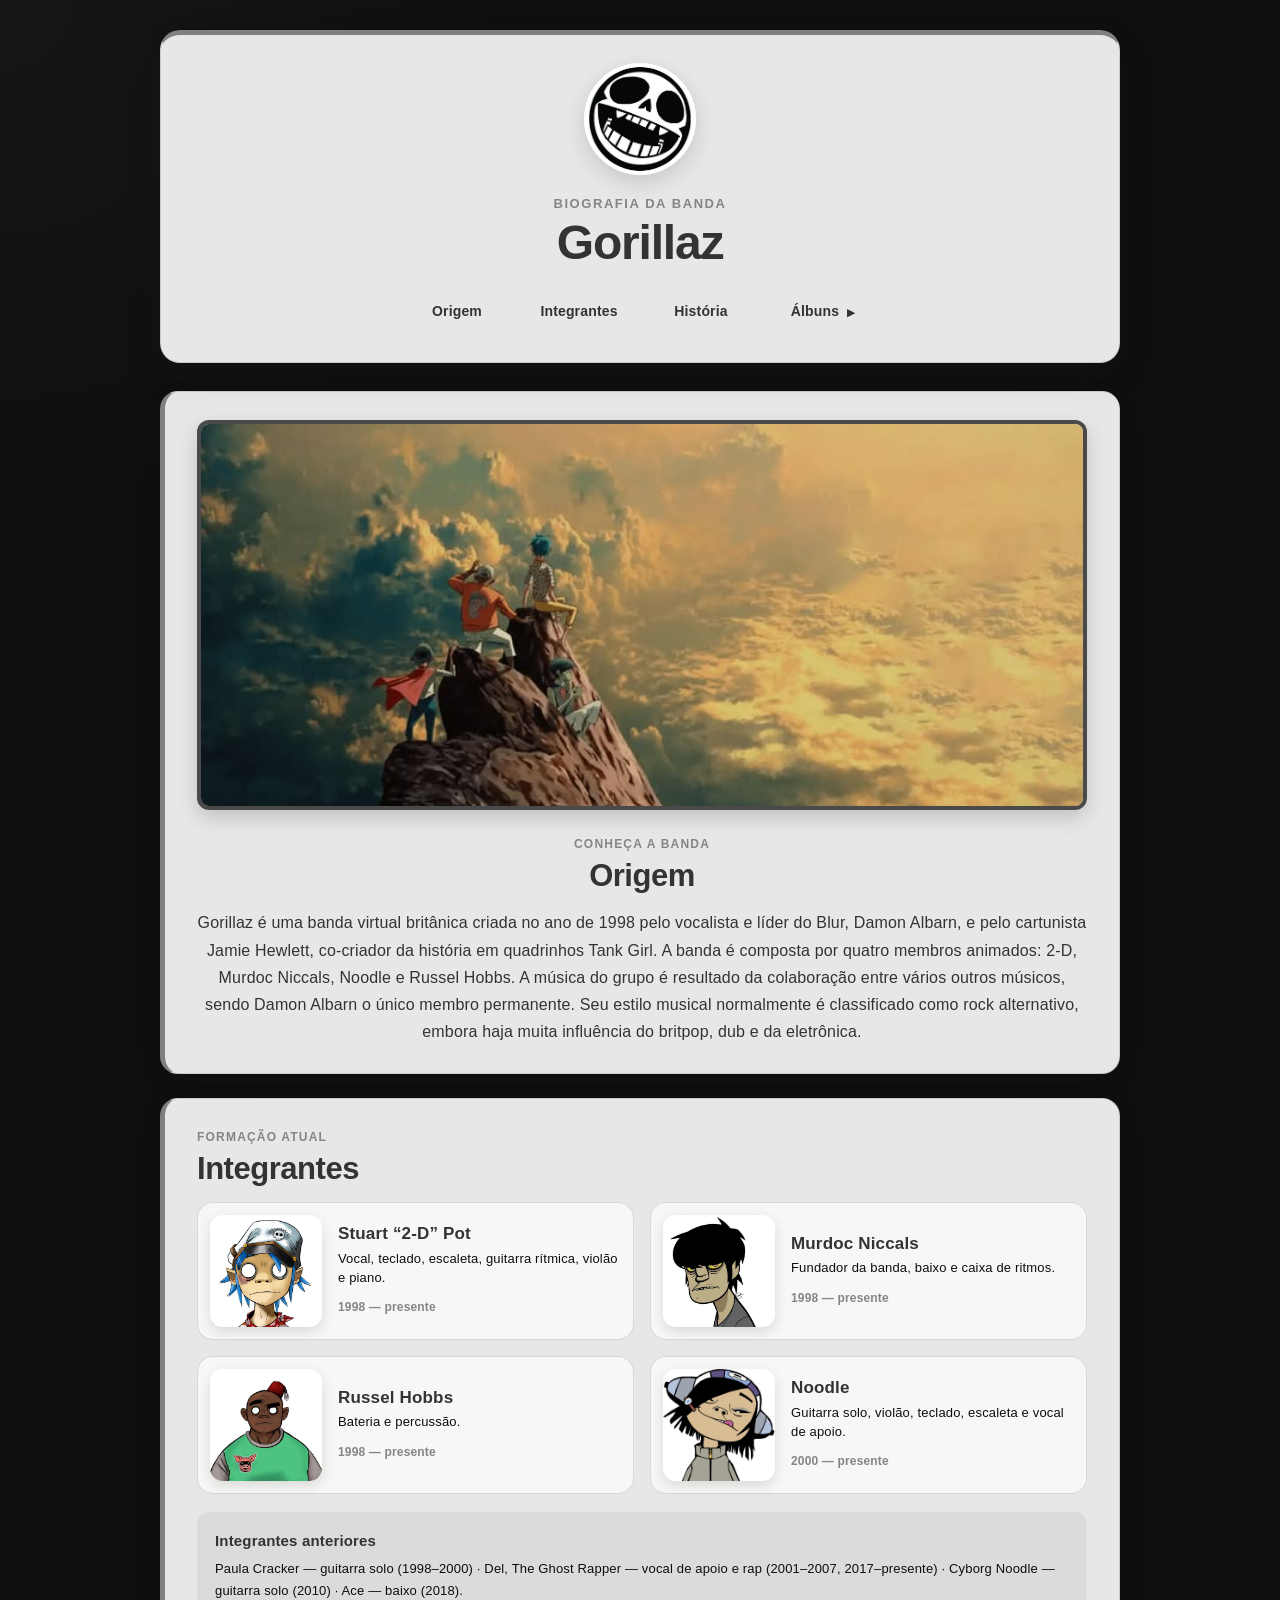
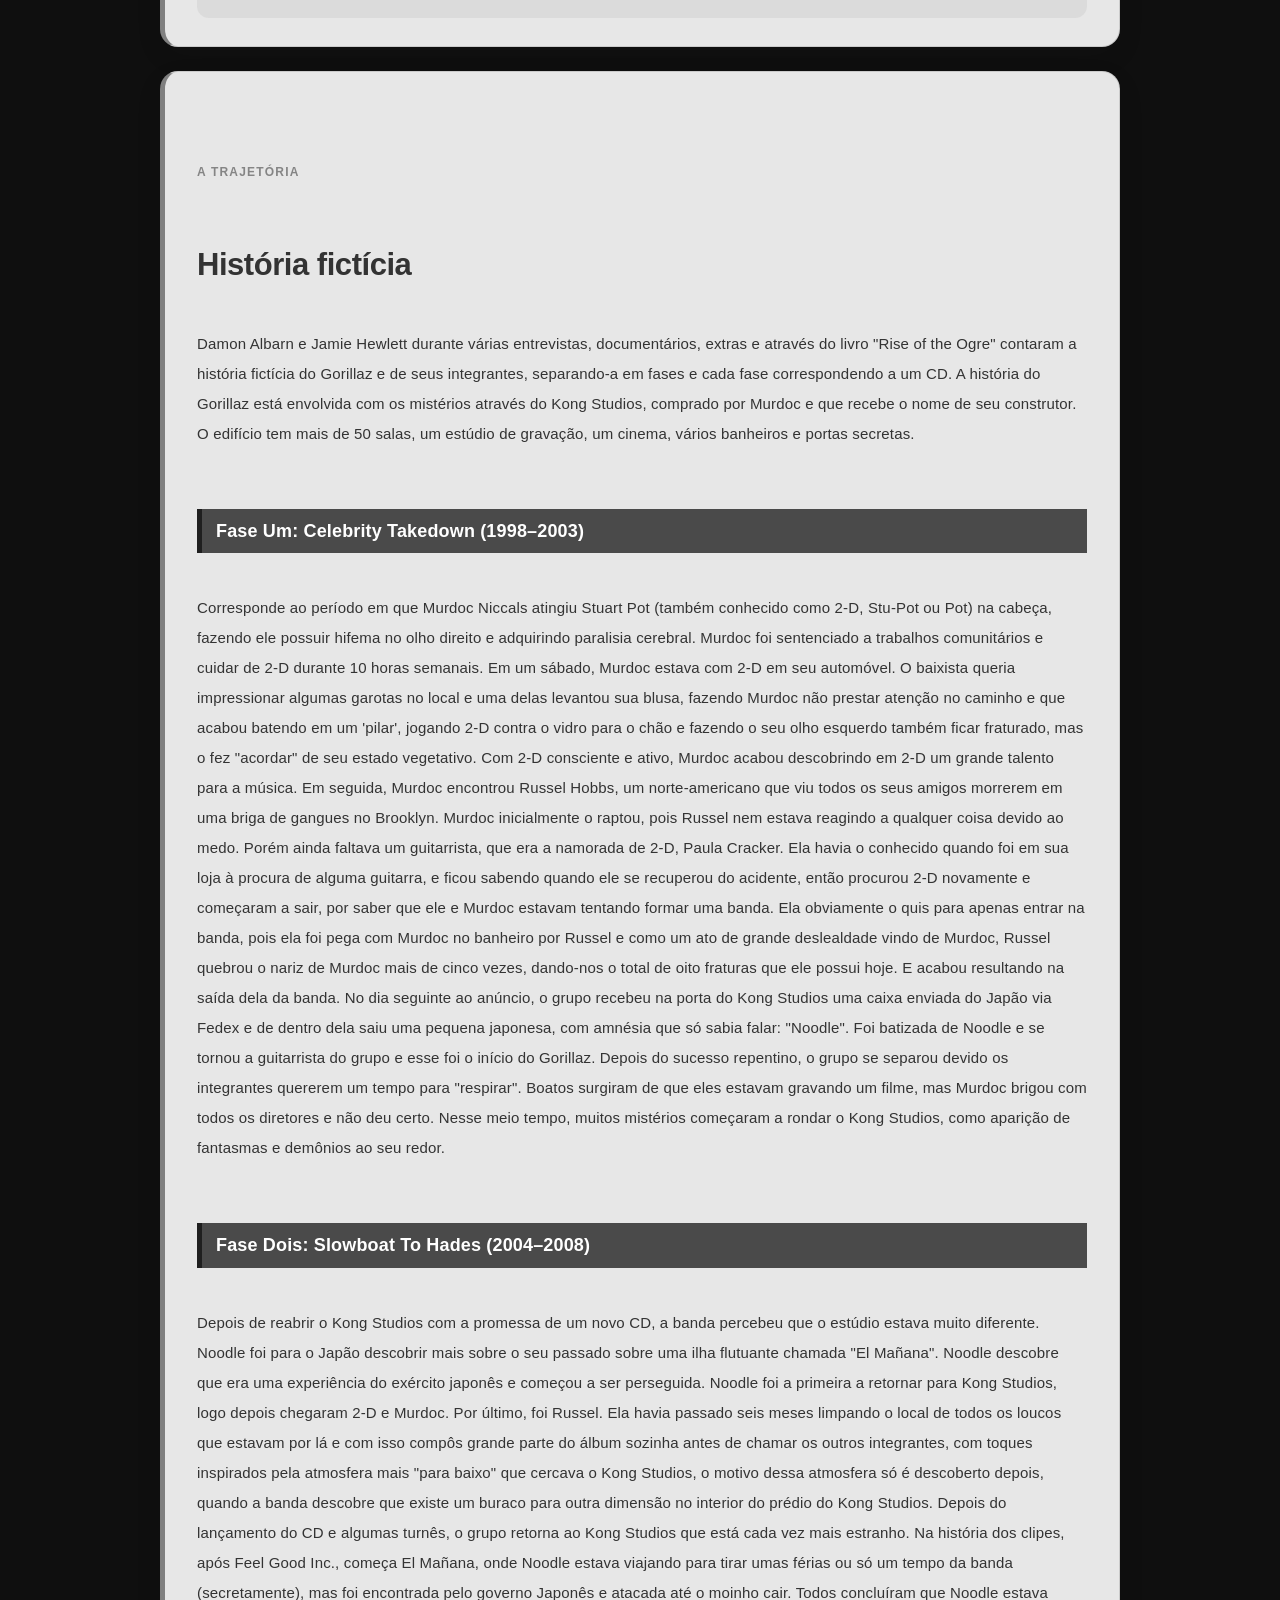
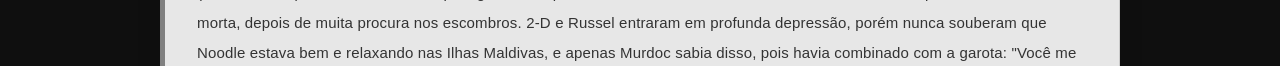
==== index.html @ 5f6cca53 "Adiciona página inicial para publicação" ====
<!DOCTYPE html>
<html lang="pt-BR">
<head>
  <meta charset="UTF-8">
  <meta name="viewport" content="width=device-width, initial-scale=1.0">
  <meta http-equiv="refresh" content="0; url=spider.html">
  <title>Gorillaz — Biografia</title>
  <link rel="icon" type="image/png" href="img/Gorrillaz-removebg-preview.png">
  <link rel="canonical" href="spider.html">
</head>
<body>
  <p>Abrindo a <a href="spider.html">biografia do Gorillaz</a>…</p>
</body>
</html>
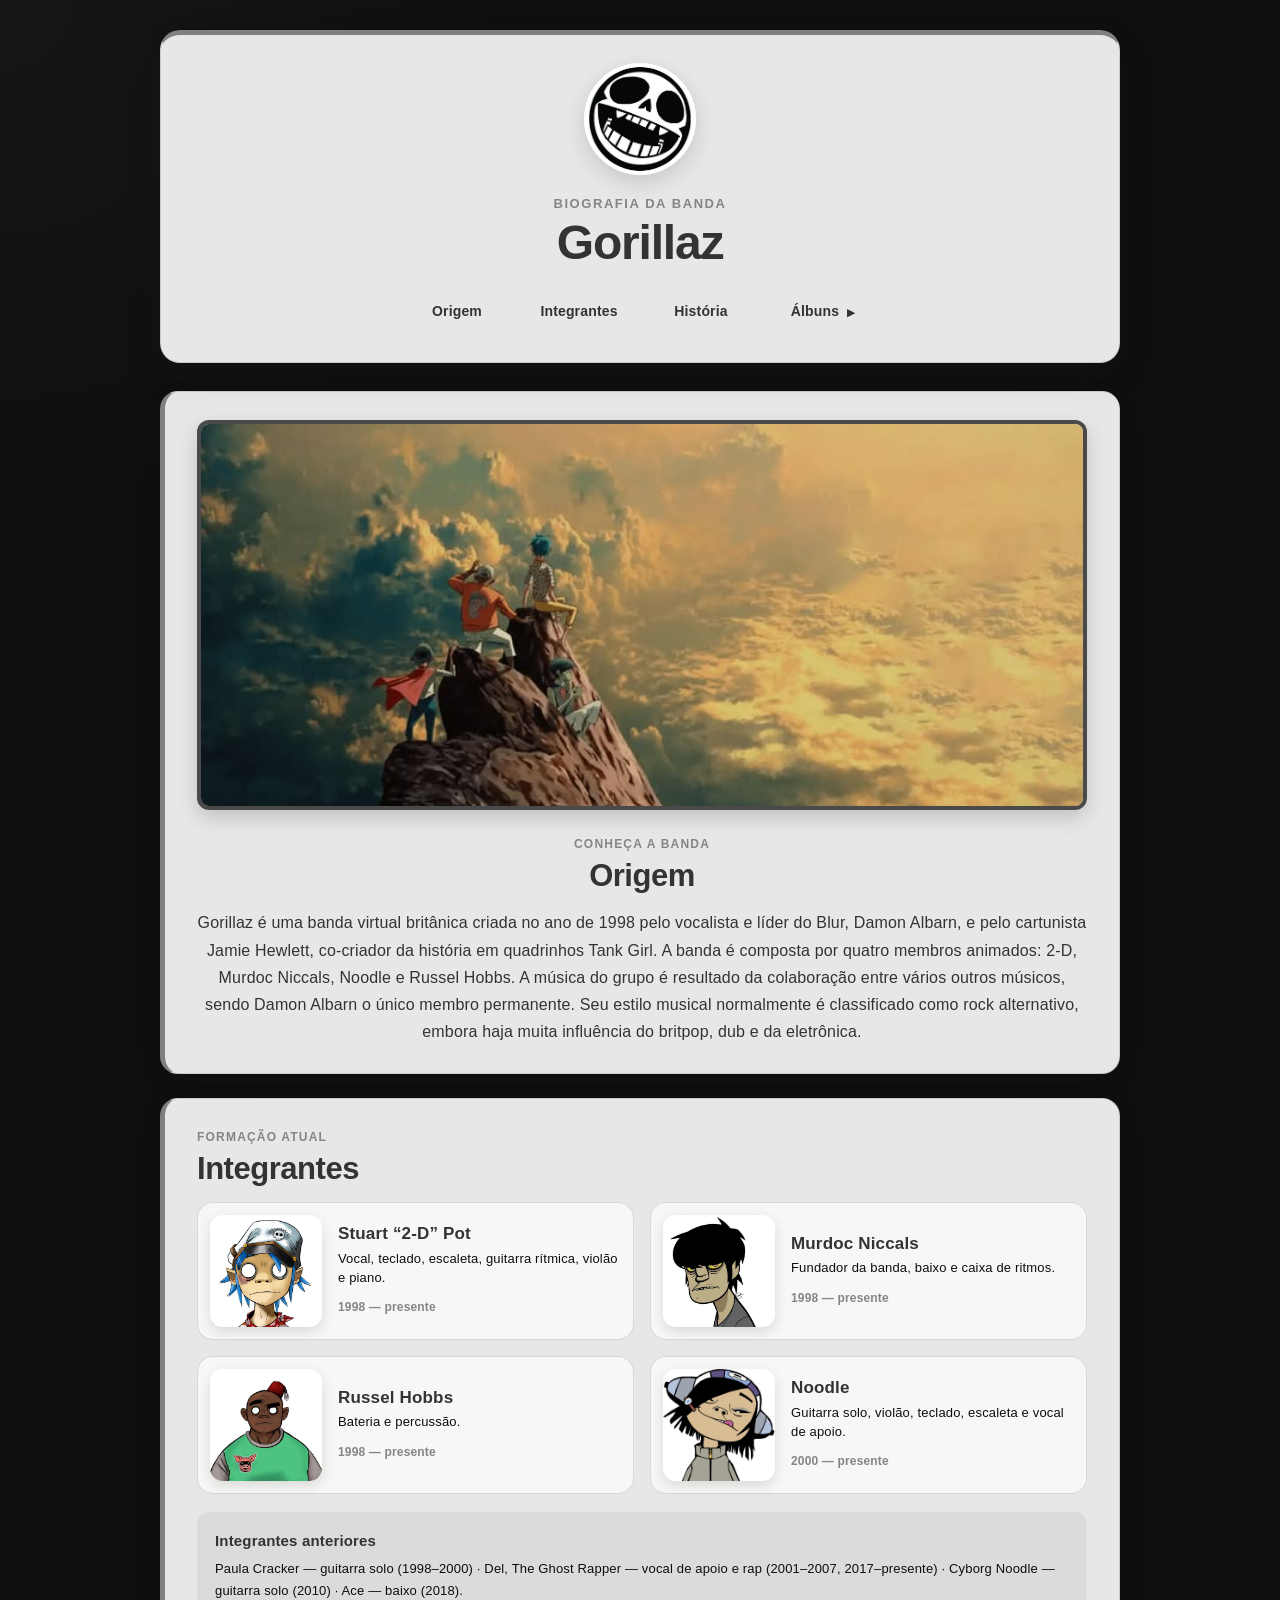
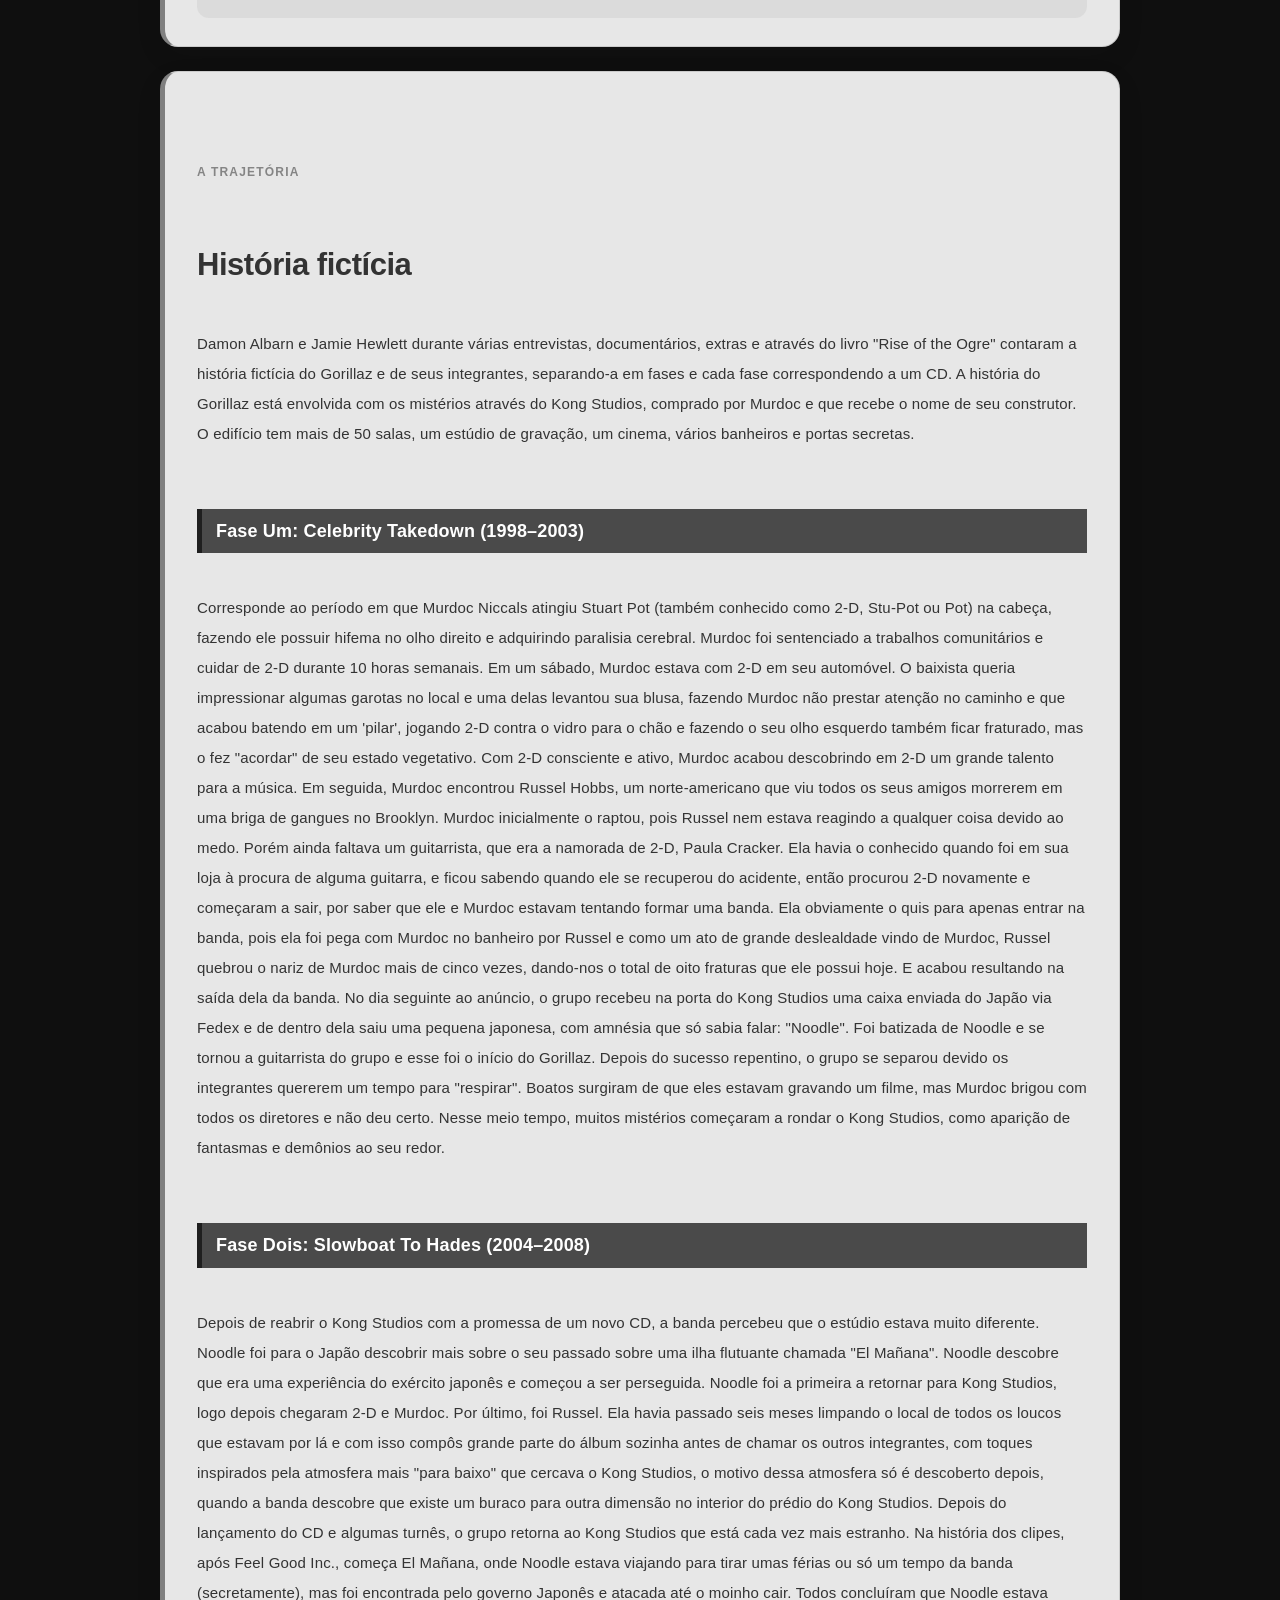
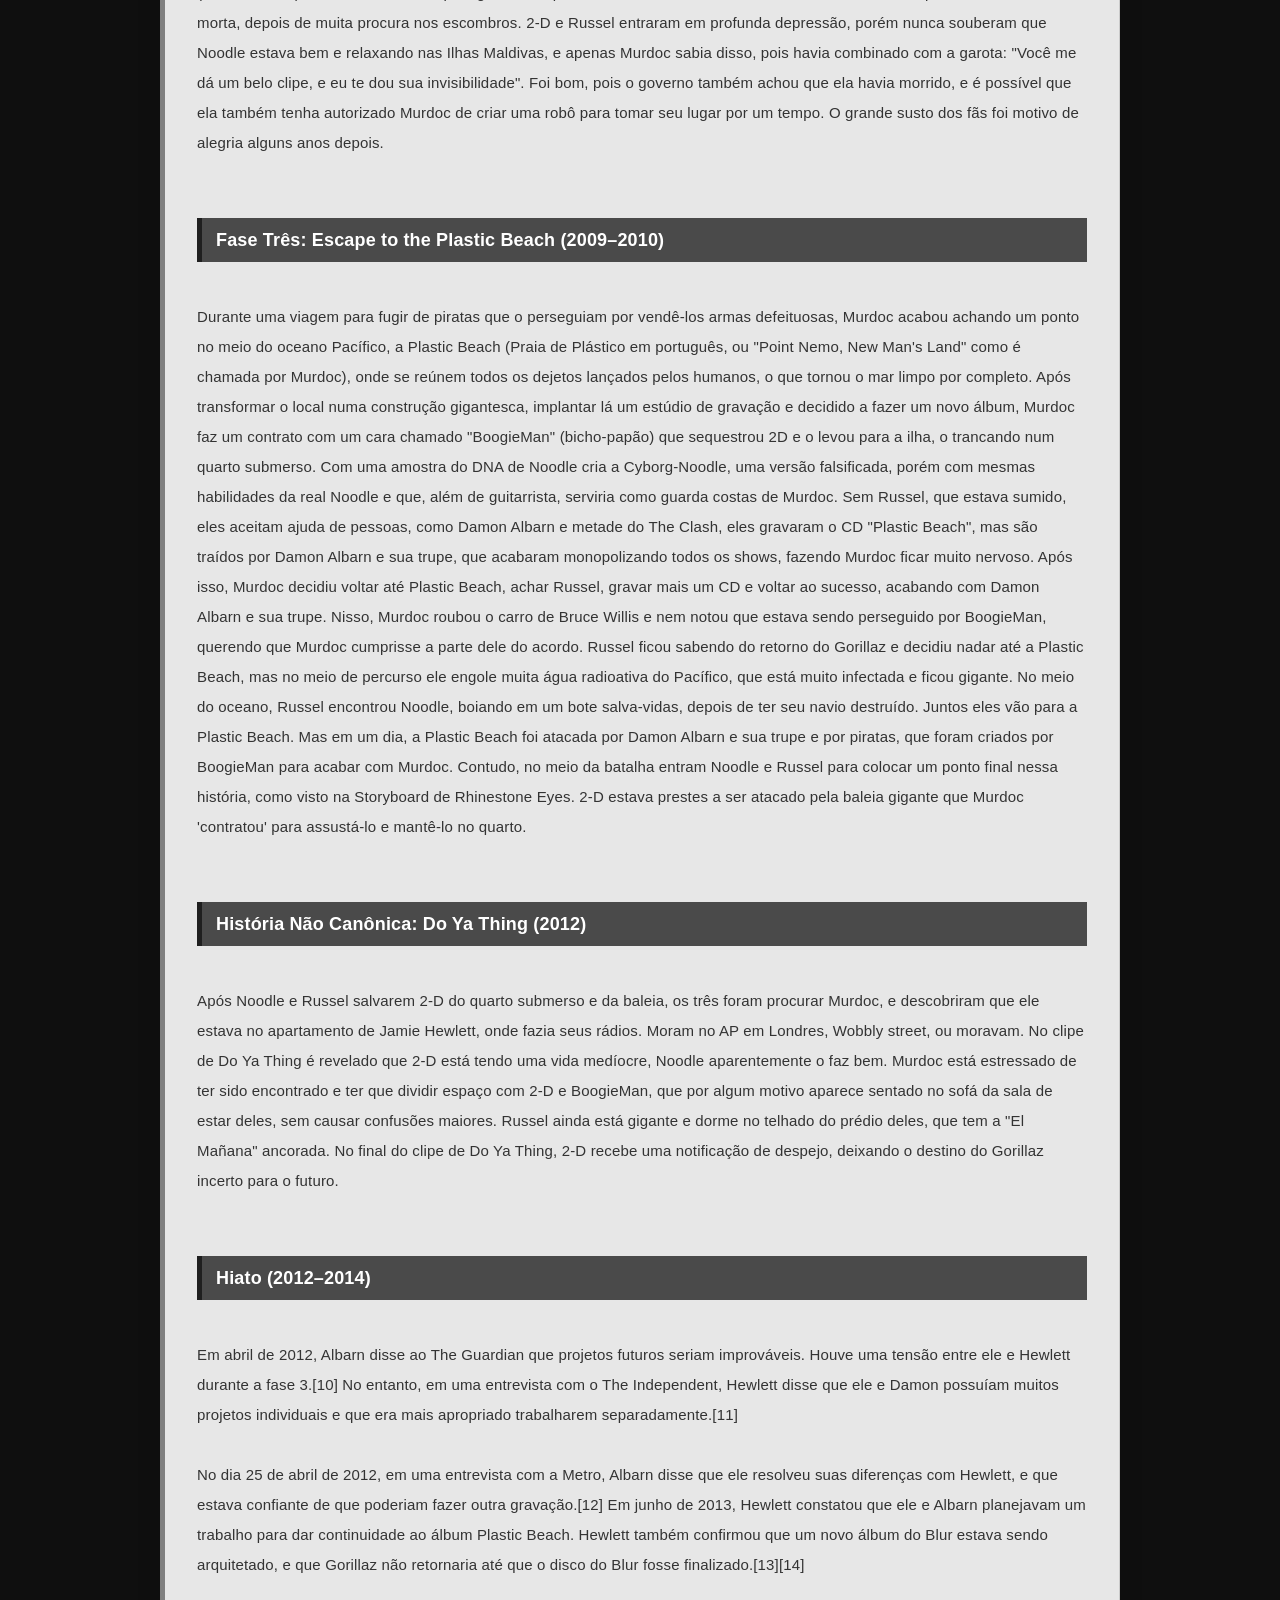
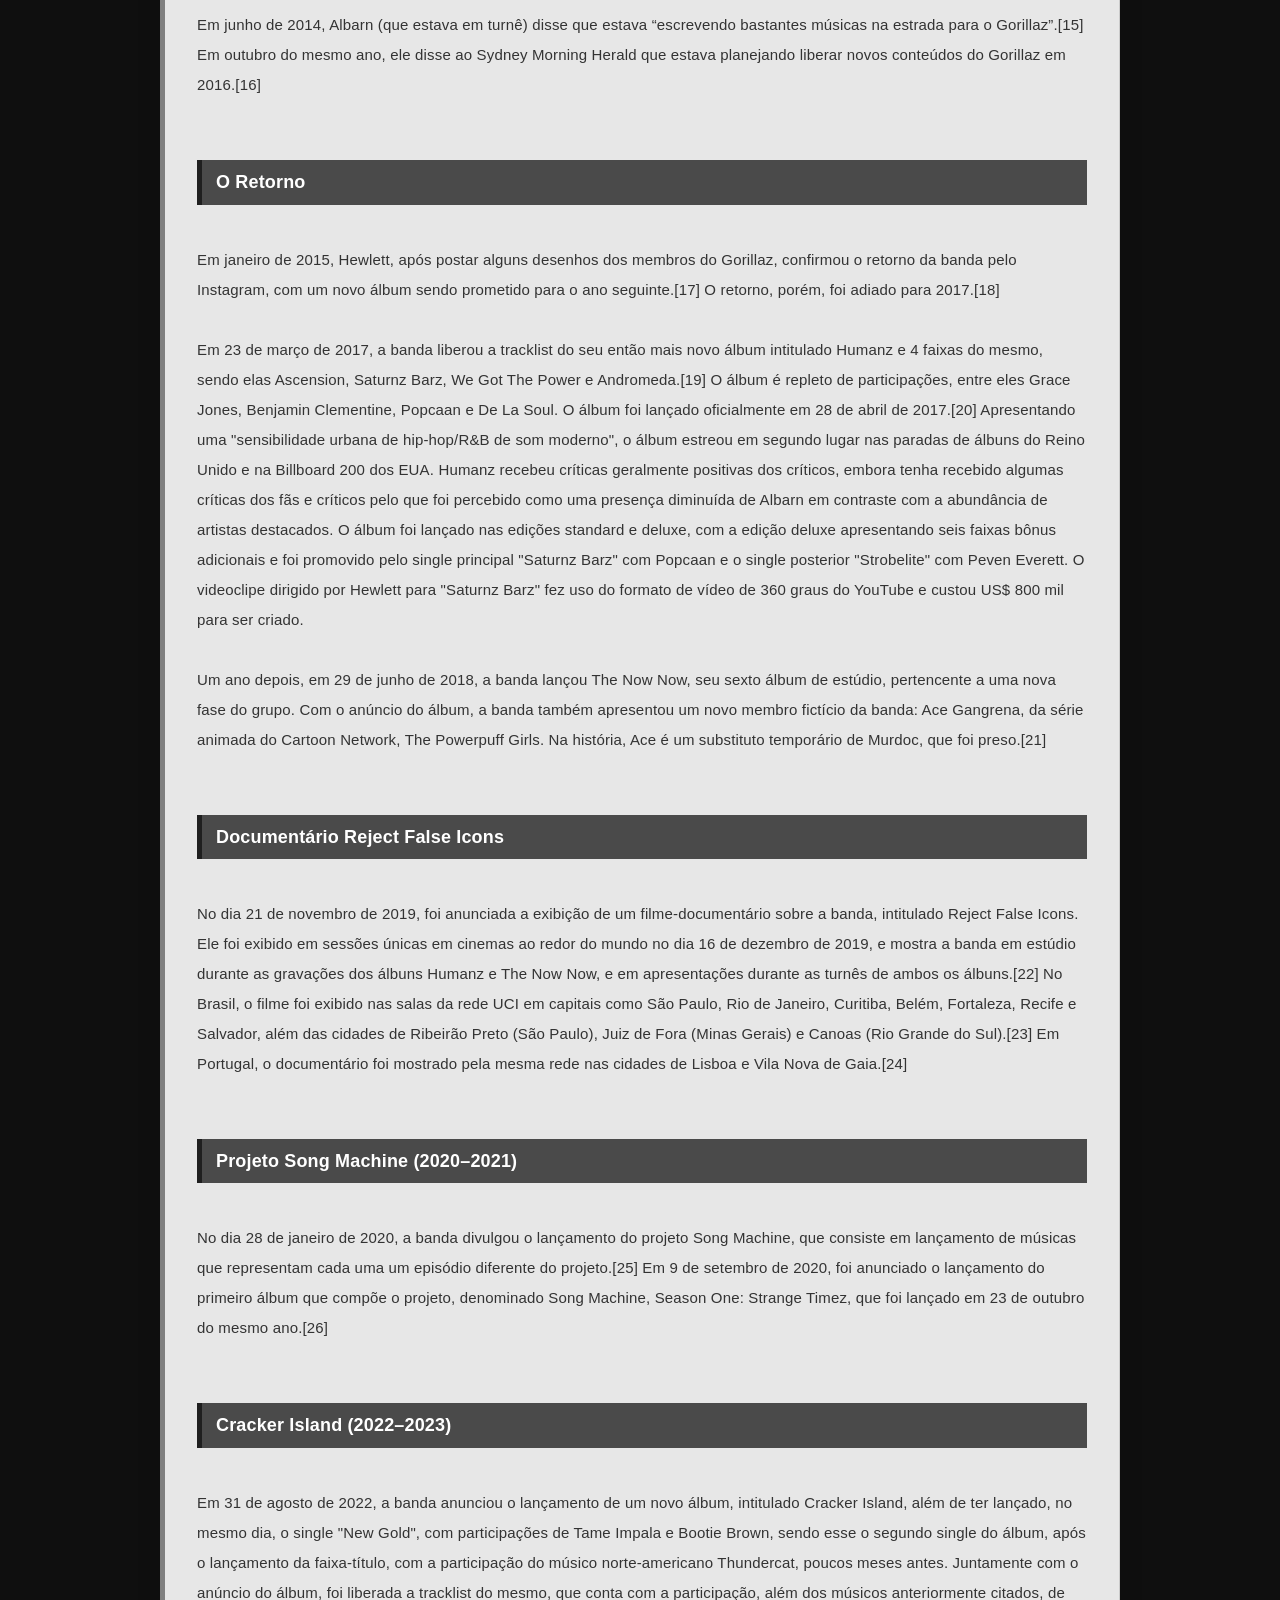
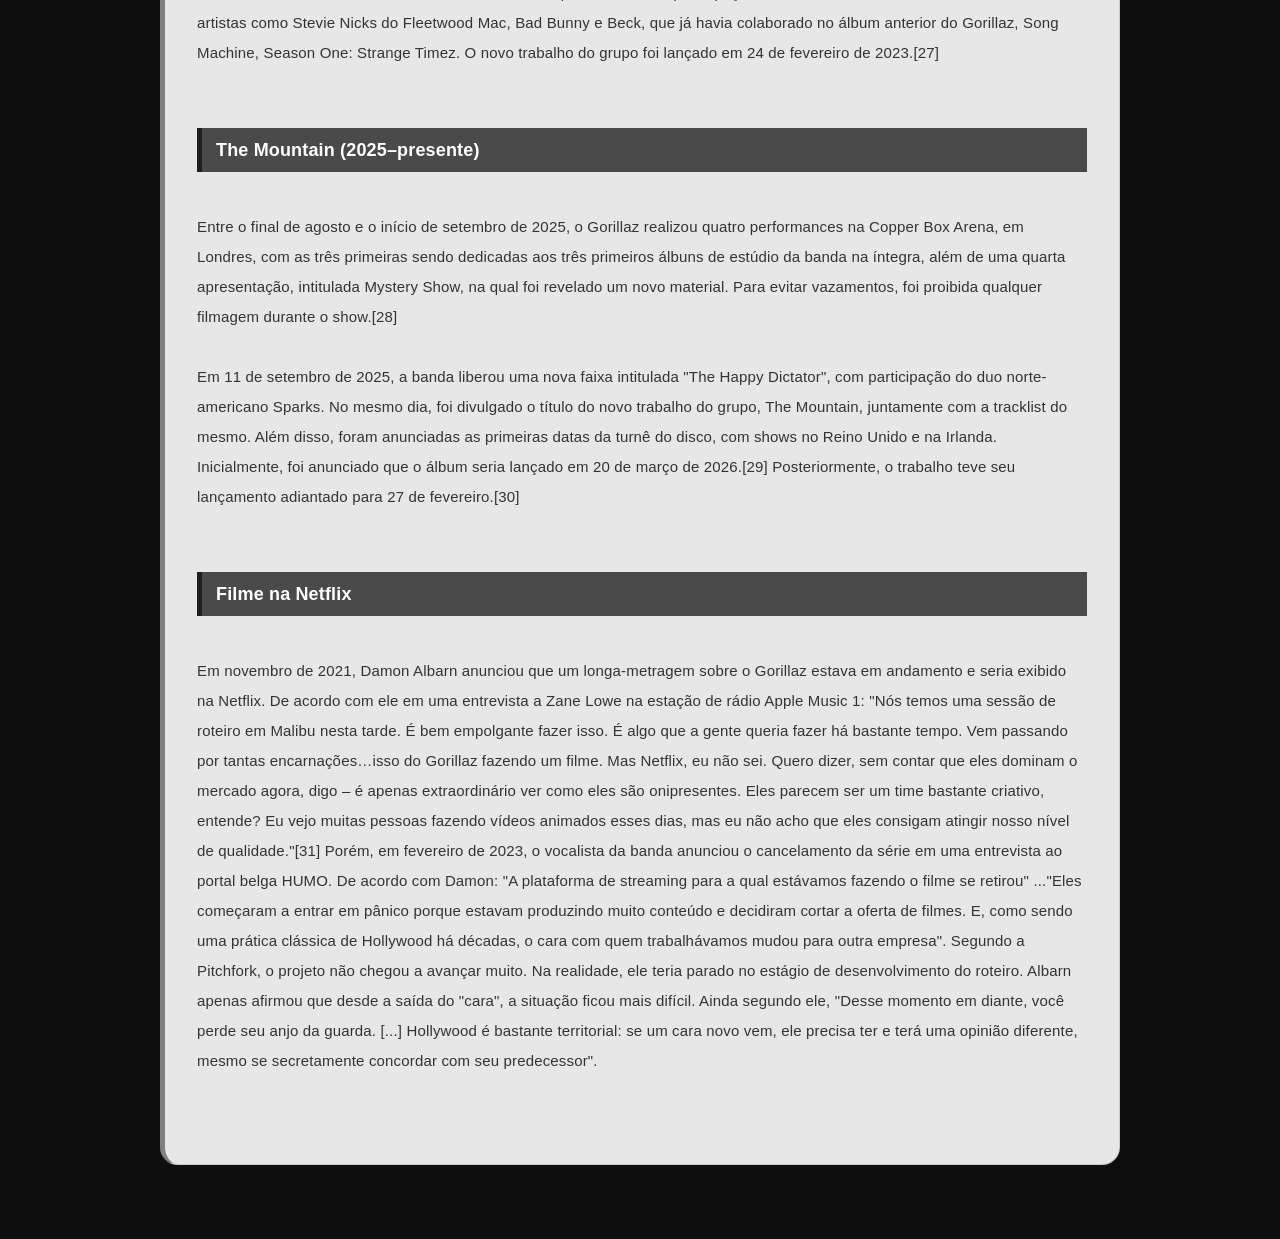
==== commit 0df66659: "Organiza estrutura e documenta o projeto" ====
--- a/index.html
+++ b/index.html
@@ -1,14 +1,114 @@
 <!DOCTYPE html>
-<html lang="pt-BR">
+<html lang="pt-br">
 <head>
-  <meta charset="UTF-8">
-  <meta name="viewport" content="width=device-width, initial-scale=1.0">
-  <meta http-equiv="refresh" content="0; url=spider.html">
-  <title>Gorillaz — Biografia</title>
-  <link rel="icon" type="image/png" href="img/Gorrillaz-removebg-preview.png">
-  <link rel="canonical" href="spider.html">
+    <meta charset="UTF-8">
+    <meta name="viewport" content="width=device-width, initial-scale=1.0">
+    <title>Gorillaz — Biografia</title>
+    <link rel="icon" type="image/png" href="img/Gorrillaz-removebg-preview.png">
+    <link rel="stylesheet" href="https://cdnjs.cloudflare.com/ajax/libs/font-awesome/6.7.2/css/all.min.css">
+
+    <link rel="stylesheet" href="css/style.css">
+
+    
 </head>
 <body>
-  <p>Abrindo a <a href="spider.html">biografia do Gorillaz</a>…</p>
+    <header id="nav1">
+        <a class="logo-link" href="#Origem" aria-label="Ir para o início da biografia"><img src="img/Gorrillaz.jpg" alt="Símbolo da banda Gorillaz"></a>
+        <p>Biografia da Banda</p>
+        <h1>Gorillaz</h1>
+        <nav class="menu-principal" aria-label="Navegação principal">
+            <a href="#Origem">Origem</a>
+            <a href="#Integrantes">Integrantes</a>
+            <a href="#Historia">História</a>
+            <a class="album-link" href="Albuns.html">Álbuns <span aria-hidden="true">▶</span></a>
+        </nav>
+    </header>
+
+    <main>
+    <section id="Origem" class="bloco-conteudo">
+        <img class="imagem-destaque" src="img/gorillaz-paisagem.jpg" alt="Integrantes do Gorillaz no alto de uma montanha">
+        <p class="secao-tag">Conheça a banda</p>
+        <h2>Origem</h2>
+        <p>Gorillaz é uma banda virtual britânica criada no ano de 1998 pelo vocalista e líder do Blur, Damon Albarn, e pelo cartunista Jamie Hewlett, co-criador da história em quadrinhos Tank Girl. A banda é composta por quatro membros animados: 2-D, Murdoc Niccals, Noodle e Russel Hobbs. A música do grupo é resultado da colaboração entre vários outros músicos, sendo Damon Albarn o único membro permanente. Seu estilo musical normalmente é classificado como rock alternativo, embora haja muita influência do britpop, dub e da eletrônica.</p>
+    </section>
+
+    <section id="Integrantes" class="bloco-conteudo integrantes-secao">
+        <p class="secao-tag">Formação atual</p>
+        <h2>Integrantes</h2>
+        <div class="integrantes-grade">
+            <article class="integrante-card">
+                <img src="img/2D (Stuart Pot).jpg" alt="Retrato de Stuart 2-D Pot" loading="lazy">
+                <div><h3>Stuart “2-D” Pot</h3><p>Vocal, teclado, escaleta, guitarra rítmica, violão e piano.</p><small>1998 — presente</small></div>
+            </article>
+            <article class="integrante-card">
+                <img src="img/baixados.jpg" alt="Retrato de Murdoc Niccals" loading="lazy">
+                <div><h3>Murdoc Niccals</h3><p>Fundador da banda, baixo e caixa de ritmos.</p><small>1998 — presente</small></div>
+            </article>
+            <article class="integrante-card">
+                <img src="img/baixados (1).jpg" alt="Retrato de Russel Hobbs" loading="lazy">
+                <div><h3>Russel Hobbs</h3><p>Bateria e percussão.</p><small>1998 — presente</small></div>
+            </article>
+            <article class="integrante-card">
+                <img src="img/Gorillaz- Noodle.jpg" alt="Retrato de Noodle" loading="lazy">
+                <div><h3>Noodle</h3><p>Guitarra solo, violão, teclado, escaleta e vocal de apoio.</p><small>2000 — presente</small></div>
+            </article>
+        </div>
+        <div class="ex-integrantes">
+            <h3>Integrantes anteriores</h3>
+            <p>Paula Cracker — guitarra solo (1998–2000) · Del, The Ghost Rapper — vocal de apoio e rap (2001–2007, 2017–presente) · Cyborg Noodle — guitarra solo (2010) · Ace — baixo (2018).</p>
+        </div>
+    </section>
+
+    <section id="Historia" class="bloco-conteudo historia-secao">
+        <p class="secao-tag">A trajetória</p>
+        <h2>História fictícia</h2>
+Damon Albarn e Jamie Hewlett durante várias entrevistas, documentários, extras e através do livro "Rise of the Ogre" contaram a história fictícia do Gorillaz e de seus integrantes, separando-a em fases e cada fase correspondendo a um CD. A história do Gorillaz está envolvida com os mistérios através do Kong Studios, comprado por Murdoc e que recebe o nome de seu construtor. O edifício tem mais de 50 salas, um estúdio de gravação, um cinema, vários banheiros e portas secretas.
+
+<h3 class="fase-titulo">Fase Um: Celebrity Takedown (1998–2003)</h3>
+Corresponde ao período em que Murdoc Niccals atingiu Stuart Pot (também conhecido como 2-D, Stu-Pot ou Pot) na cabeça, fazendo ele possuir hifema no olho direito e adquirindo paralisia cerebral. Murdoc foi sentenciado a trabalhos comunitários e cuidar de 2-D durante 10 horas semanais. Em um sábado, Murdoc estava com 2-D em seu automóvel. O baixista queria impressionar algumas garotas no local e uma delas levantou sua blusa, fazendo Murdoc não prestar atenção no caminho e que acabou batendo em um 'pilar', jogando 2-D contra o vidro para o chão e fazendo o seu olho esquerdo também ficar fraturado, mas o fez "acordar" de seu estado vegetativo. Com 2-D consciente e ativo, Murdoc acabou descobrindo em 2-D um grande talento para a música. Em seguida, Murdoc encontrou Russel Hobbs, um norte-americano que viu todos os seus amigos morrerem em uma briga de gangues no Brooklyn. Murdoc inicialmente o raptou, pois Russel nem estava reagindo a qualquer coisa devido ao medo. Porém ainda faltava um guitarrista, que era a namorada de 2-D, Paula Cracker. Ela havia o conhecido quando foi em sua loja à procura de alguma guitarra, e ficou sabendo quando ele se recuperou do acidente, então procurou 2-D novamente e começaram a sair, por saber que ele e Murdoc estavam tentando formar uma banda. Ela obviamente o quis para apenas entrar na banda, pois ela foi pega com Murdoc no banheiro por Russel e como um ato de grande deslealdade vindo de Murdoc, Russel quebrou o nariz de Murdoc mais de cinco vezes, dando-nos o total de oito fraturas que ele possui hoje. E acabou resultando na saída dela da banda. No dia seguinte ao anúncio, o grupo recebeu na porta do Kong Studios uma caixa enviada do Japão via Fedex e de dentro dela saiu uma pequena japonesa, com amnésia que só sabia falar: "Noodle". Foi batizada de Noodle e se tornou a guitarrista do grupo e esse foi o início do Gorillaz. Depois do sucesso repentino, o grupo se separou devido os integrantes quererem um tempo para "respirar". Boatos surgiram de que eles estavam gravando um filme, mas Murdoc brigou com todos os diretores e não deu certo. Nesse meio tempo, muitos mistérios começaram a rondar o Kong Studios, como aparição de fantasmas e demônios ao seu redor.
+
+<h3 class="fase-titulo">Fase Dois: Slowboat To Hades (2004–2008)</h3>
+Depois de reabrir o Kong Studios com a promessa de um novo CD, a banda percebeu que o estúdio estava muito diferente. Noodle foi para o Japão descobrir mais sobre o seu passado sobre uma ilha flutuante chamada "El Mañana". Noodle descobre que era uma experiência do exército japonês e começou a ser perseguida. Noodle foi a primeira a retornar para Kong Studios, logo depois chegaram 2-D e Murdoc. Por último, foi Russel. Ela havia passado seis meses limpando o local de todos os loucos que estavam por lá e com isso compôs grande parte do álbum sozinha antes de chamar os outros integrantes, com toques inspirados pela atmosfera mais "para baixo" que cercava o Kong Studios, o motivo dessa atmosfera só é descoberto depois, quando a banda descobre que existe um buraco para outra dimensão no interior do prédio do Kong Studios. Depois do lançamento do CD e algumas turnês, o grupo retorna ao Kong Studios que está cada vez mais estranho. Na história dos clipes, após Feel Good Inc., começa El Mañana, onde Noodle estava viajando para tirar umas férias ou só um tempo da banda (secretamente), mas foi encontrada pelo governo Japonês e atacada até o moinho cair. Todos concluíram que Noodle estava morta, depois de muita procura nos escombros. 2-D e Russel entraram em profunda depressão, porém nunca souberam que Noodle estava bem e relaxando nas Ilhas Maldivas, e apenas Murdoc sabia disso, pois havia combinado com a garota: "Você me dá um belo clipe, e eu te dou sua invisibilidade". Foi bom, pois o governo também achou que ela havia morrido, e é possível que ela também tenha autorizado Murdoc de criar uma robô para tomar seu lugar por um tempo. O grande susto dos fãs foi motivo de alegria alguns anos depois.
+
+<h3 class="fase-titulo">Fase Três: Escape to the Plastic Beach (2009–2010)</h3>
+Durante uma viagem para fugir de piratas que o perseguiam por vendê-los armas defeituosas, Murdoc acabou achando um ponto no meio do oceano Pacífico, a Plastic Beach (Praia de Plástico em português, ou "Point Nemo, New Man's Land" como é chamada por Murdoc), onde se reúnem todos os dejetos lançados pelos humanos, o que tornou o mar limpo por completo. Após transformar o local numa construção gigantesca, implantar lá um estúdio de gravação e decidido a fazer um novo álbum, Murdoc faz um contrato com um cara chamado "BoogieMan" (bicho-papão) que sequestrou 2D e o levou para a ilha, o trancando num quarto submerso. Com uma amostra do DNA de Noodle cria a Cyborg-Noodle, uma versão falsificada, porém com mesmas habilidades da real Noodle e que, além de guitarrista, serviria como guarda costas de Murdoc. Sem Russel, que estava sumido, eles aceitam ajuda de pessoas, como Damon Albarn e metade do The Clash, eles gravaram o CD "Plastic Beach", mas são traídos por Damon Albarn e sua trupe, que acabaram monopolizando todos os shows, fazendo Murdoc ficar muito nervoso. Após isso, Murdoc decidiu voltar até Plastic Beach, achar Russel, gravar mais um CD e voltar ao sucesso, acabando com Damon Albarn e sua trupe. Nisso, Murdoc roubou o carro de Bruce Willis e nem notou que estava sendo perseguido por BoogieMan, querendo que Murdoc cumprisse a parte dele do acordo. Russel ficou sabendo do retorno do Gorillaz e decidiu nadar até a Plastic Beach, mas no meio de percurso ele engole muita água radioativa do Pacífico, que está muito infectada e ficou gigante. No meio do oceano, Russel encontrou Noodle, boiando em um bote salva-vidas, depois de ter seu navio destruído. Juntos eles vão para a Plastic Beach. Mas em um dia, a Plastic Beach foi atacada por Damon Albarn e sua trupe e por piratas, que foram criados por BoogieMan para acabar com Murdoc. Contudo, no meio da batalha entram Noodle e Russel para colocar um ponto final nessa história, como visto na Storyboard de Rhinestone Eyes. 2-D estava prestes a ser atacado pela baleia gigante que Murdoc 'contratou' para assustá-lo e mantê-lo no quarto.
+
+<h3 class="fase-titulo">História Não Canônica: Do Ya Thing (2012)</h3>
+Após Noodle e Russel salvarem 2-D do quarto submerso e da baleia, os três foram procurar Murdoc, e descobriram que ele estava no apartamento de Jamie Hewlett, onde fazia seus rádios. Moram no AP em Londres, Wobbly street, ou moravam. No clipe de Do Ya Thing é revelado que 2-D está tendo uma vida medíocre, Noodle aparentemente o faz bem. Murdoc está estressado de ter sido encontrado e ter que dividir espaço com 2-D e BoogieMan, que por algum motivo aparece sentado no sofá da sala de estar deles, sem causar confusões maiores. Russel ainda está gigante e dorme no telhado do prédio deles, que tem a "El Mañana" ancorada. No final do clipe de Do Ya Thing, 2-D recebe uma notificação de despejo, deixando o destino do Gorillaz incerto para o futuro.
+
+<h3 class="fase-titulo">Hiato (2012–2014)</h3>
+Em abril de 2012, Albarn disse ao The Guardian que projetos futuros seriam improváveis. Houve uma tensão entre ele e Hewlett durante a fase 3.[10] No entanto, em uma entrevista com o The Independent, Hewlett disse que ele e Damon possuíam muitos projetos individuais e que era mais apropriado trabalharem separadamente.[11]
+
+No dia 25 de abril de 2012, em uma entrevista com a Metro, Albarn disse que ele resolveu suas diferenças com Hewlett, e que estava confiante de que poderiam fazer outra gravação.[12] Em junho de 2013, Hewlett constatou que ele e Albarn planejavam um trabalho para dar continuidade ao álbum Plastic Beach. Hewlett também confirmou que um novo álbum do Blur estava sendo arquitetado, e que Gorillaz não retornaria até que o disco do Blur fosse finalizado.[13][14]
+
+Em junho de 2014, Albarn (que estava em turnê) disse que estava “escrevendo bastantes músicas na estrada para o Gorillaz”.[15] Em outubro do mesmo ano, ele disse ao Sydney Morning Herald que estava planejando liberar novos conteúdos do Gorillaz em 2016.[16]
+
+<h3 class="fase-titulo">O Retorno</h3>
+Em janeiro de 2015, Hewlett, após postar alguns desenhos dos membros do Gorillaz, confirmou o retorno da banda pelo Instagram, com um novo álbum sendo prometido para o ano seguinte.[17] O retorno, porém, foi adiado para 2017.[18]
+
+Em 23 de março de 2017, a banda liberou a tracklist do seu então mais novo álbum intitulado Humanz e 4 faixas do mesmo, sendo elas Ascension, Saturnz Barz, We Got The Power e Andromeda.[19] O álbum é repleto de participações, entre eles Grace Jones, Benjamin Clementine, Popcaan e De La Soul. O álbum foi lançado oficialmente em 28 de abril de 2017.[20] Apresentando uma "sensibilidade urbana de hip-hop/R&B de som moderno", o álbum estreou em segundo lugar nas paradas de álbuns do Reino Unido e na Billboard 200 dos EUA. Humanz recebeu críticas geralmente positivas dos críticos, embora tenha recebido algumas críticas dos fãs e críticos pelo que foi percebido como uma presença diminuída de Albarn em contraste com a abundância de artistas destacados. O álbum foi lançado nas edições standard e deluxe, com a edição deluxe apresentando seis faixas bônus adicionais e foi promovido pelo single principal "Saturnz Barz" com Popcaan e o single posterior "Strobelite" com Peven Everett. O videoclipe dirigido por Hewlett para "Saturnz Barz" fez uso do formato de vídeo de 360 ​​graus do YouTube e custou US$ 800 mil para ser criado.
+
+Um ano depois, em 29 de junho de 2018, a banda lançou The Now Now, seu sexto álbum de estúdio, pertencente a uma nova fase do grupo. Com o anúncio do álbum, a banda também apresentou um novo membro fictício da banda: Ace Gangrena, da série animada do Cartoon Network, The Powerpuff Girls. Na história, Ace é um substituto temporário de Murdoc, que foi preso.[21]
+
+<h3 class="fase-titulo">Documentário Reject False Icons</h3>
+No dia 21 de novembro de 2019, foi anunciada a exibição de um filme-documentário sobre a banda, intitulado Reject False Icons. Ele foi exibido em sessões únicas em cinemas ao redor do mundo no dia 16 de dezembro de 2019, e mostra a banda em estúdio durante as gravações dos álbuns Humanz e The Now Now, e em apresentações durante as turnês de ambos os álbuns.[22] No Brasil, o filme foi exibido nas salas da rede UCI em capitais como São Paulo, Rio de Janeiro, Curitiba, Belém, Fortaleza, Recife e Salvador, além das cidades de Ribeirão Preto (São Paulo), Juiz de Fora (Minas Gerais) e Canoas (Rio Grande do Sul).[23] Em Portugal, o documentário foi mostrado pela mesma rede nas cidades de Lisboa e Vila Nova de Gaia.[24]
+
+<h3 class="fase-titulo">Projeto Song Machine (2020–2021)</h3>
+No dia 28 de janeiro de 2020, a banda divulgou o lançamento do projeto Song Machine, que consiste em lançamento de músicas que representam cada uma um episódio diferente do projeto.[25] Em 9 de setembro de 2020, foi anunciado o lançamento do primeiro álbum que compõe o projeto, denominado Song Machine, Season One: Strange Timez, que foi lançado em 23 de outubro do mesmo ano.[26]
+
+<h3 class="fase-titulo">Cracker Island (2022–2023)</h3>
+Em 31 de agosto de 2022, a banda anunciou o lançamento de um novo álbum, intitulado Cracker Island, além de ter lançado, no mesmo dia, o single "New Gold", com participações de Tame Impala e Bootie Brown, sendo esse o segundo single do álbum, após o lançamento da faixa-título, com a participação do músico norte-americano Thundercat, poucos meses antes. Juntamente com o anúncio do álbum, foi liberada a tracklist do mesmo, que conta com a participação, além dos músicos anteriormente citados, de artistas como Stevie Nicks do Fleetwood Mac, Bad Bunny e Beck, que já havia colaborado no álbum anterior do Gorillaz, Song Machine, Season One: Strange Timez. O novo trabalho do grupo foi lançado em 24 de fevereiro de 2023.[27]
+
+<h3 class="fase-titulo">The Mountain (2025–presente)</h3>
+Entre o final de agosto e o início de setembro de 2025, o Gorillaz realizou quatro performances na Copper Box Arena, em Londres, com as três primeiras sendo dedicadas aos três primeiros álbuns de estúdio da banda na íntegra, além de uma quarta apresentação, intitulada Mystery Show, na qual foi revelado um novo material. Para evitar vazamentos, foi proibida qualquer filmagem durante o show.[28]
+
+Em 11 de setembro de 2025, a banda liberou uma nova faixa intitulada "The Happy Dictator", com participação do duo norte-americano Sparks. No mesmo dia, foi divulgado o título do novo trabalho do grupo, The Mountain, juntamente com a tracklist do mesmo. Além disso, foram anunciadas as primeiras datas da turnê do disco, com shows no Reino Unido e na Irlanda. Inicialmente, foi anunciado que o álbum seria lançado em 20 de março de 2026.[29] Posteriormente, o trabalho teve seu lançamento adiantado para 27 de fevereiro.[30]
+
+<h3 class="fase-titulo">Filme na Netflix</h3>
+Em novembro de 2021, Damon Albarn anunciou que um longa-metragem sobre o Gorillaz estava em andamento e seria exibido na Netflix. De acordo com ele em uma entrevista a Zane Lowe na estação de rádio Apple Music 1: "Nós temos uma sessão de roteiro em Malibu nesta tarde. É bem empolgante fazer isso. É algo que a gente queria fazer há bastante tempo. Vem passando por tantas encarnações…isso do Gorillaz fazendo um filme. Mas Netflix, eu não sei. Quero dizer, sem contar que eles dominam o mercado agora, digo – é apenas extraordinário ver como eles são onipresentes. Eles parecem ser um time bastante criativo, entende? Eu vejo muitas pessoas fazendo vídeos animados esses dias, mas eu não acho que eles consigam atingir nosso nível de qualidade."[31] Porém, em fevereiro de 2023, o vocalista da banda anunciou o cancelamento da série em uma entrevista ao portal belga HUMO. De acordo com Damon: "A plataforma de streaming para a qual estávamos fazendo o filme se retirou" ..."Eles começaram a entrar em pânico porque estavam produzindo muito conteúdo e decidiram cortar a oferta de filmes. E, como sendo uma prática clássica de Hollywood há décadas, o cara com quem trabalhávamos mudou para outra empresa". Segundo a Pitchfork, o projeto não chegou a avançar muito. Na realidade, ele teria parado no estágio de desenvolvimento do roteiro. Albarn apenas afirmou que desde a saída do "cara", a situação ficou mais difícil. Ainda segundo ele, "Desse momento em diante, você perde seu anjo da guarda. [...] Hollywood é bastante territorial: se um cara novo vem, ele precisa ter e terá uma opinião diferente, mesmo se secretamente concordar com seu predecessor".
+
+    </section>
+    </main>
+    
 </body>
 </html>
--- a/css/style.css
+++ b/css/style.css
@@ -0,0 +1,347 @@
+* {
+    margin: 0;
+    padding: 0;
+    box-sizing: border-box;
+}
+
+:root {
+    --fundo: #0f0f0f;
+    --papel: rgba(255, 255, 255, 0.9);
+    --texto: #333333;
+    --texto-suave: #0d0e0d;
+    --linha: rgba(0, 0, 0, 0.12);
+    --destaque: #808080;
+    --destaque-escuro: #858585;
+    --sombra: 0 14px 40px rgba(27, 31, 24, 0.09);
+}
+
+html {
+    scroll-behavior: smooth;
+}
+
+body {
+    min-height: 100vh;
+    padding: 30px 16px 50px;
+    color: var(--texto);
+    background:
+        radial-gradient(circle at top left, rgba(80, 80, 80, 0.10), transparent 32rem),
+        var(--fundo);
+    font-family: "Segoe UI", "Trebuchet MS", sans-serif;
+    font-weight: 400;
+    letter-spacing: 0.01em;
+    line-height: 1.7;
+}
+
+/* CABEÇALHO E MENU PRINCIPAL */
+#nav1 {
+    width: min(960px, 100%);
+    margin: 0 auto 28px;
+    padding: 28px;
+    overflow: hidden;
+    text-align: center;
+    background: var(--papel);
+    border: 1px solid var(--linha);
+    border-top: 5px solid var(--destaque);
+    border-radius: 20px;
+    box-shadow: var(--sombra);
+    backdrop-filter: blur(10px);
+}
+
+.logo-link {
+    display: inline-flex;
+    border-radius: 50%;
+    transition: transform 0.35s ease, filter 0.35s ease;
+}
+
+.logo-link:hover {
+    transform: rotate(-3deg) scale(1.04);
+    filter: drop-shadow(0 8px 12px rgba(0, 0, 0, 0.14));
+}
+
+#nav1 img {
+    width: 112px;
+    height: 112px;
+    object-fit: cover;
+    border: 4px solid #ffffff;
+    border-radius: 50%;
+    box-shadow: 0 7px 22px rgba(0, 0, 0, 0.14);
+}
+
+#nav1 > p {
+    margin-top: 10px;
+    color: var(--destaque-escuro);
+    font-size: 13px;
+    font-weight: 700;
+    letter-spacing: 0.12em;
+    text-transform: uppercase;
+}
+
+#nav1 h1 {
+    margin: 0 0 20px;
+    font-size: clamp(32px, 6vw, 48px);
+    font-family: "Trebuchet MS", "Segoe UI", sans-serif;
+    font-weight: 600;
+    letter-spacing: -0.025em;
+    line-height: 1.15;
+}
+
+.menu-principal {
+    display: flex;
+    flex-wrap: wrap;
+    justify-content: center;
+    gap: 10px;
+}
+
+.menu-principal a {
+    display: inline-flex;
+    align-items: center;
+    justify-content: center;
+    min-width: 112px;
+    padding: 10px 17px;
+    color: var(--texto);
+    background: transparent;
+    border: none;
+    border-radius: 0;
+    text-decoration: none;
+    font-size: 14px;
+    font-weight: 600;
+    box-shadow: none;
+    transition: background 0.3s ease, color 0.3s ease, transform 0.3s ease, box-shadow 0.3s ease;
+}
+
+.menu-principal a:hover,
+.menu-principal a:focus-visible {
+    color: #ffffff;
+    background: var(--destaque-escuro);
+    transform: translateY(-2px);
+    box-shadow: 0 8px 18px rgba(40, 40, 40, 0.18);
+    outline: none;
+}
+
+.menu-principal .album-link {
+    gap: 8px;
+    color: #ffffff;
+    background: transparent;
+    border-color: transparent;
+    color: var(--texto);
+}
+
+.menu-principal .album-link:hover,
+.menu-principal .album-link:focus-visible {
+    color: #ffffff;
+    background: var(--destaque-escuro);
+}
+
+.album-link span {
+    font-size: 10px;
+    transition: transform 0.3s ease;
+}
+
+.album-link:hover span {
+    transform: translateX(3px);
+}
+
+/* CONTEÚDO PRINCIPAL */
+main {
+    width: min(960px, 100%);
+    margin: 0 auto;
+}
+
+.bloco-conteudo {
+    margin-bottom: 24px;
+    padding: 28px 32px;
+    background: var(--papel);
+    border: 1px solid var(--linha);
+    border-left: 5px solid var(--destaque);
+    border-radius: 18px;
+    box-shadow: 0 9px 28px rgba(27, 31, 24, 0.07);
+}
+
+.secao-tag {
+    margin-bottom: 2px;
+    color: var(--destaque-escuro);
+    font-size: 12px;
+    font-weight: 700;
+    letter-spacing: 0.1em;
+    text-transform: uppercase;
+}
+
+.bloco-conteudo > h2 {
+    margin-bottom: 14px;
+    font-size: clamp(24px, 4vw, 31px);
+    font-family: "Trebuchet MS", "Segoe UI", sans-serif;
+    font-weight: 600;
+    letter-spacing: -0.015em;
+    line-height: 1.25;
+}
+
+#Origem,
+#Integrantes,
+#Historia {
+    scroll-margin-top: 24px;
+}
+
+.imagem-destaque {
+    display: block;
+    width: 100%;
+    max-height: 390px;
+    margin-bottom: 24px;
+    object-fit: cover;
+    object-position: center;
+    border: 4px solid #4a4a4a;
+    border-radius: 12px;
+    box-shadow: 0 8px 20px rgba(0, 0, 0, 0.16);
+}
+
+/* INTEGRANTES */
+.integrantes-grade {
+    display: grid;
+    grid-template-columns: repeat(2, minmax(0, 1fr));
+    gap: 16px;
+    align-items: stretch;
+}
+
+.integrante-card {
+    display: grid;
+    grid-template-columns: 112px 1fr;
+    gap: 16px;
+    align-items: center;
+    height: 100%;
+    min-width: 0;
+    padding: 12px;
+    background: #f7f8f5;
+    border: 1px solid var(--linha);
+    border-radius: 16px;
+    transition: transform 0.3s ease, box-shadow 0.3s ease, border-color 0.3s ease;
+}
+
+.integrante-card:hover {
+    transform: translateY(-3px);
+    border-color: rgba(80, 80, 80, 0.45);
+    box-shadow: 0 12px 24px rgba(27, 31, 24, 0.1);
+}
+
+.integrante-card img {
+    display: block;
+    width: 112px;
+    height: 112px;
+    aspect-ratio: 1 / 1;
+    object-fit: cover;
+    object-position: top center;
+    border: none;
+    border-radius: 13px;
+    box-shadow: 0 5px 14px rgba(0, 0, 0, 0.12);
+}
+
+.integrante-card h3 {
+    font-size: 17px;
+    font-family: "Trebuchet MS", "Segoe UI", sans-serif;
+    font-weight: 600;
+    line-height: 1.25;
+}
+
+.integrante-card p {
+    margin: 5px 0;
+    color: var(--texto-suave);
+    font-size: 13px;
+    line-height: 1.45;
+}
+
+.integrante-card small {
+    color: var(--destaque-escuro);
+    font-size: 12px;
+    font-weight: 700;
+}
+
+.ex-integrantes {
+    margin-top: 18px;
+    padding: 16px 18px;
+    color: var(--texto-suave);
+    background: rgba(80, 80, 80, 0.08);
+    border-radius: 12px;
+}
+
+.ex-integrantes h3 {
+    margin-bottom: 4px;
+    color: var(--texto);
+    font-size: 15px;
+}
+
+.ex-integrantes p {
+    font-size: 13px;
+}
+
+/* Mantém os blocos e títulos das fases separados no texto longo. */
+.historia-secao {
+    white-space: pre-wrap;
+    font-size: 15px;
+    line-height: 2;
+    text-align: left;
+}
+
+.fase-titulo {
+    margin: 30px 0 10px;
+    padding: 10px 14px;
+    color: #ffffff;
+    background: #4a4a4a;
+    border-left: 5px solid #1f1f1f;
+    font-family: "Trebuchet MS", "Segoe UI", sans-serif;
+    font-size: 18px;
+    line-height: 1.35;
+    white-space: normal;
+}
+
+@media (max-width: 720px) {
+    .integrantes-grade {
+        grid-template-columns: 1fr;
+    }
+}
+
+@media (max-width: 600px) {
+    body {
+        padding: 16px 10px 35px;
+    }
+
+    #nav1,
+    .bloco-conteudo {
+        padding: 20px;
+        border-radius: 14px;
+    }
+
+    .menu-principal a {
+        flex: 1 1 calc(50% - 10px);
+        min-width: 0;
+    }
+
+    #nav1 img {
+        width: 92px;
+        height: 92px;
+    }
+}
+
+@media (max-width: 410px) {
+    .integrante-card {
+        grid-template-columns: 82px 1fr;
+        gap: 12px;
+    }
+
+    .integrante-card img {
+        width: 82px;
+        height: 82px;
+    }
+}
+
+@media (prefers-reduced-motion: reduce) {
+    html {
+        scroll-behavior: auto;
+    }
+
+    *,
+    *::before,
+    *::after {
+        transition-duration: 0.01ms !important;
+    }
+}
+#Origem{
+    text-align: center;
+}
